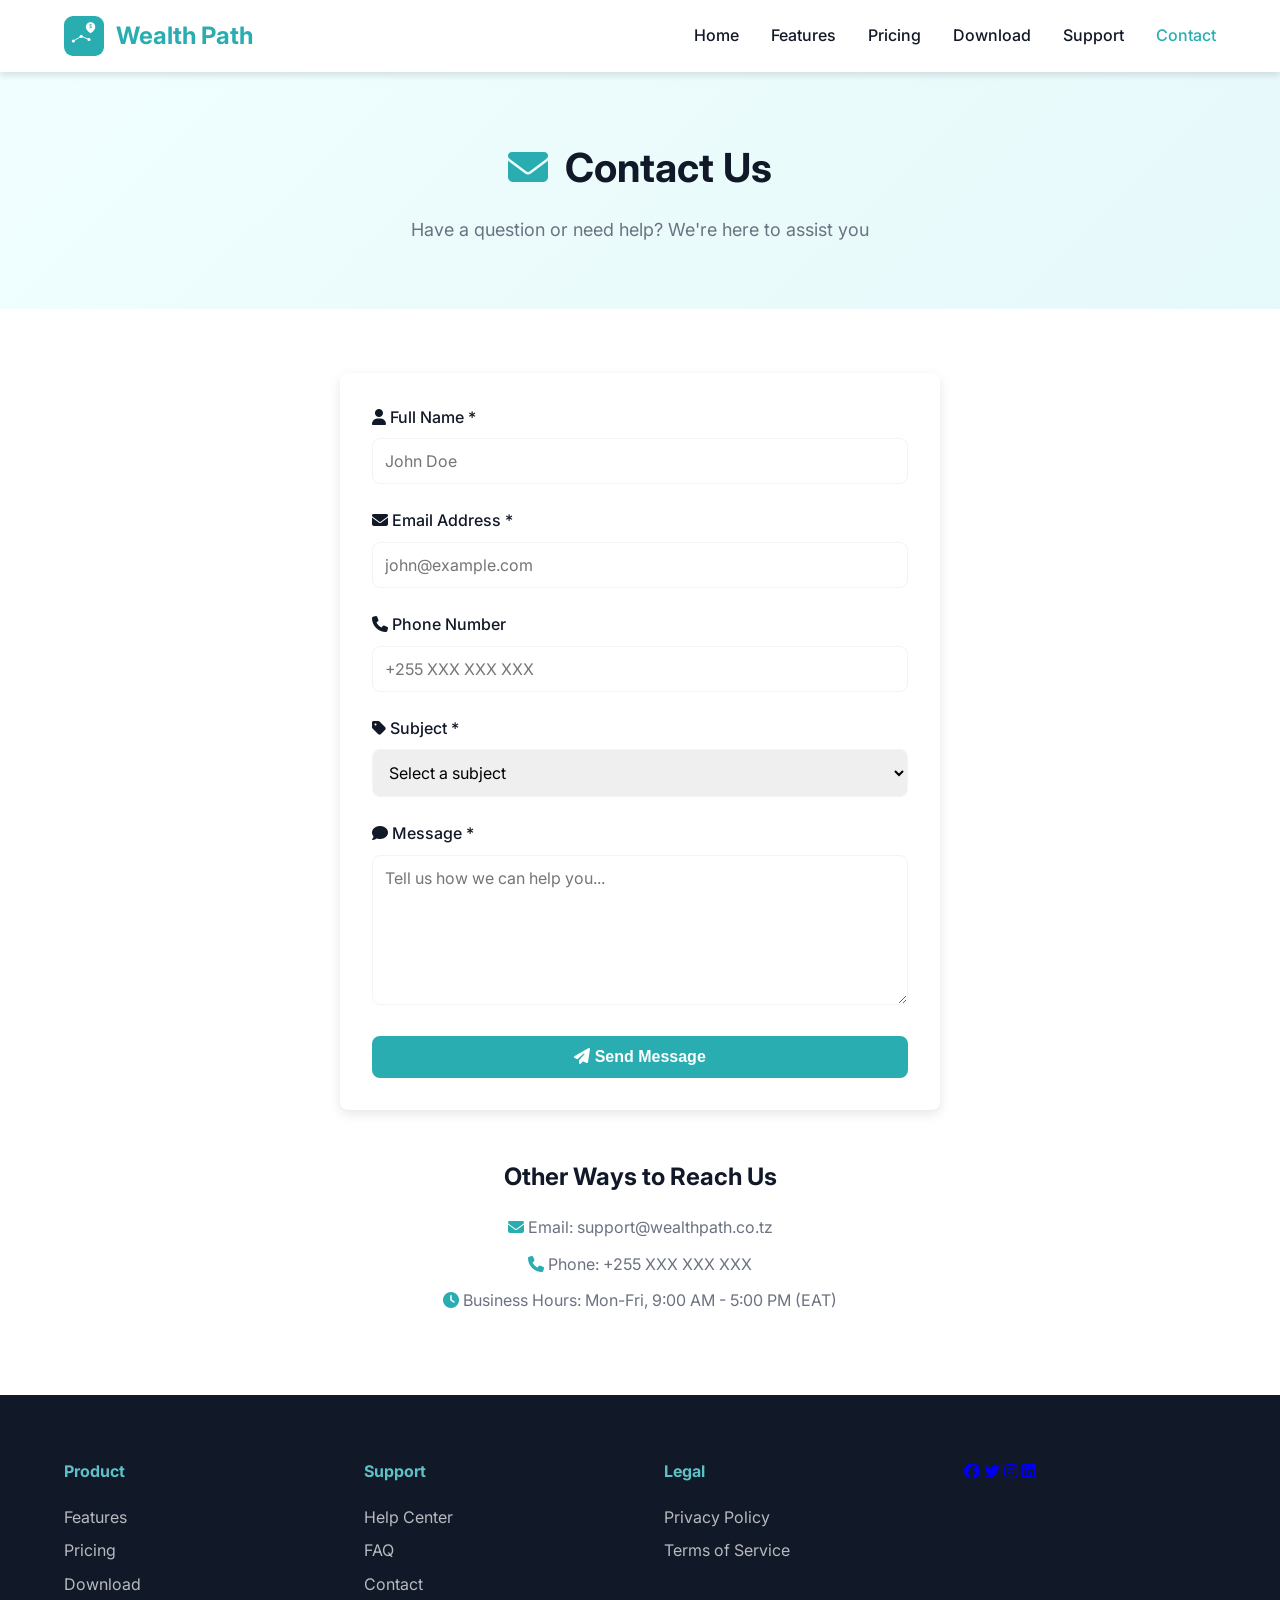
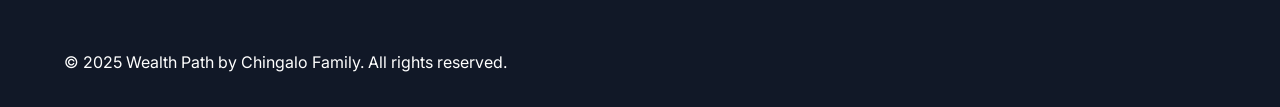
==== contact.html @ 2eeb9a91 "Add Support, Contact, Privacy, and Terms pages with current-page navigation highlighting Co-authored" ====
<!DOCTYPE html>
<html lang="en">
<head>
    <meta charset="UTF-8">
    <meta name="viewport" content="width=device-width, initial-scale=1.0">
    <title>Contact Us - Wealth Path</title>
    <meta name="description" content="Get in touch with the Wealth Path team. We're here to help with questions, support, and feedback.">
    
    <!-- Google Fonts -->
    <link href="https://fonts.googleapis.com/css2?family=Inter:wght@400;500;600;700&display=swap" rel="stylesheet">
    
    <!-- Font Awesome for icons -->
    <link rel="stylesheet" href="https://cdnjs.cloudflare.com/ajax/libs/font-awesome/6.4.0/css/all.min.css">
    
    <!-- Stylesheet -->
    <link rel="stylesheet" href="css/style.css">
</head>
<body>
    <!-- Navigation -->
    <nav class="navbar">
        <div class="container">
            <div class="logo">
                <img src="images/logo.svg" height="55" width="55" alt="Wealth Path" class="logo-img">
                <span>Wealth Path</span>
            </div>
            <ul class="nav-links">
                <li><a href="index.html">Home</a></li>
                <li><a href="index.html#features">Features</a></li>
                <li><a href="index.html#pricing">Pricing</a></li>
                <li><a href="index.html#download">Download</a></li>
                <li><a href="support.html">Support</a></li>
                <li><a href="contact.html" class="current-page">Contact</a></li>
            </ul>
        </div>
    </nav>

    <!-- Contact Hero -->
    <section class="page-hero">
        <div class="container">
            <h1><i class="fas fa-envelope"></i> Contact Us</h1>
            <p>Have a question or need help? We're here to assist you</p>
        </div>
    </section>

    <!-- Contact Form Section -->
    <section class="content-section">
        <div class="container">
            <form class="contact-form" action="#" method="POST">
                <div class="form-group">
                    <label for="name"><i class="fas fa-user"></i> Full Name *</label>
                    <input type="text" id="name" name="name" required placeholder="John Doe">
                </div>

                <div class="form-group">
                    <label for="email"><i class="fas fa-envelope"></i> Email Address *</label>
                    <input type="email" id="email" name="email" required placeholder="john@example.com">
                </div>

                <div class="form-group">
                    <label for="phone"><i class="fas fa-phone"></i> Phone Number</label>
                    <input type="tel" id="phone" name="phone" placeholder="+255 XXX XXX XXX">
                </div>

                <div class="form-group">
                    <label for="subject"><i class="fas fa-tag"></i> Subject *</label>
                    <select id="subject" name="subject" required>
                        <option value="">Select a subject</option>
                        <option value="general">General Inquiry</option>
                        <option value="support">Technical Support</option>
                        <option value="billing">Billing Question</option>
                        <option value="feature">Feature Request</option>
                        <option value="bug">Report a Bug</option>
                        <option value="other">Other</option>
                    </select>
                </div>

                <div class="form-group">
                    <label for="message"><i class="fas fa-comment"></i> Message *</label>
                    <textarea id="message" name="message" required placeholder="Tell us how we can help you..."></textarea>
                </div>

                <button type="submit" class="btn-submit">
                    <i class="fas fa-paper-plane"></i> Send Message
                </button>
            </form>

            <div style="text-align: center; margin-top: 3rem;">
                <h3 style="color: var(--gray-900); margin-bottom: 1rem;">Other Ways to Reach Us</h3>
                <p style="color: var(--gray-500); margin-bottom: 0.5rem;">
                    <i class="fas fa-envelope" style="color: var(--primary);"></i> Email: support@wealthpath.co.tz
                </p>
                <p style="color: var(--gray-500); margin-bottom: 0.5rem;">
                    <i class="fas fa-phone" style="color: var(--primary);"></i> Phone: +255 XXX XXX XXX
                </p>
                <p style="color: var(--gray-500);">
                    <i class="fas fa-clock" style="color: var(--primary);"></i> Business Hours: Mon-Fri, 9:00 AM - 5:00 PM (EAT)
                </p>
            </div>
        </div>
    </section>

    <!-- Footer -->
    <footer class="footer">
        <div class="container">
            <div class="footer-content">
                <div class="footer-col">
                    <h4>Product</h4>
                    <ul>
                        <li><a href="index.html#features">Features</a></li>
                        <li><a href="index.html#pricing">Pricing</a></li>
                        <li><a href="index.html#download">Download</a></li>
                    </ul>
                </div>
                <div class="footer-col">
                    <h4>Support</h4>
                    <ul>
                        <li><a href="support.html">Help Center</a></li>
                        <li><a href="support.html">FAQ</a></li>
                        <li><a href="contact.html">Contact</a></li>
                    </ul>
                </div>
                <div class="footer-col">
                    <h4>Legal</h4>
                    <ul>
                        <li><a href="privacy.html">Privacy Policy</a></li>
                        <li><a href="terms.html">Terms of Service</a></li>
                    </ul>
                </div>
                <div class="footer-social">
                    <a href="#"><i class="fab fa-facebook"></i></a>
                    <a href="#"><i class="fab fa-twitter"></i></a>
                    <a href="#"><i class="fab fa-instagram"></i></a>
                    <a href="#"><i class="fab fa-linkedin"></i></a>
                </div>
            </div>
            <p class="footer-copyright">© 2025 Wealth Path by Chingalo Family. All rights reserved.</p>
        </div>
    </footer>

    <!-- JavaScript -->
    <script src="js/main.js"></script>
</body>
</html>
---- css/style.css ----
/* ============================================
   WEALTH PATH WEBSITE STYLES
   Matching app theme: Teal (#2AADB1)
   ============================================ */

/* CSS Variables - Matching app colors */
:root {
    /* Primary Colors */
    --primary: #2AADB1;
    --primary-light: #5DC1C5;
    --primary-dark: #1F8A8E;
    
    /* Neutral Colors */
    --white: #FFFFFF;
    --black: #000000;
    --gray-50: #F9FAFB;
    --gray-100: #F3F4F6;
    --gray-500: #6B7280;
    --gray-900: #111827;
    
    /* Spacing */
    --space-4: 1rem;
    --space-8: 2rem;
    --space-12: 3rem;
    
    /* Border Radius */
    --radius: 0.5rem;
    --radius-lg: 1rem;
    
    /* Shadows */
    --shadow: 0 4px 6px rgba(0, 0, 0, 0.1);
    --shadow-lg: 0 10px 25px rgba(0, 0, 0, 0.15);
}

/* Reset & Base Styles */
* {
    margin: 0;
    padding: 0;
    box-sizing: border-box;
}

body {
    font-family: 'Inter', -apple-system, system-ui, sans-serif;
    line-height: 1.6;
    color: var(--gray-900);
    background: var(--white);
}

.container {
    max-width: 1200px;
    margin: 0 auto;
    padding: 0 1.5rem;
}

/* Navigation */
.navbar {
    position: sticky;
    top: 0;
    background: white;
    box-shadow: var(--shadow);
    z-index: 1000;
    padding: 1rem 0;
}

.navbar .container {
    display: flex;
    justify-content: space-between;
    align-items: center;
}

.logo {
    display: flex;
    align-items: center;
    gap: 0.75rem;
    font-size: 1.5rem;
    font-weight: 700;
    color: var(--primary);
}

.logo-img {
    height: 2.5rem;
    width: auto;
}

.nav-links {
    display: flex;
    list-style: none;
    gap: 2rem;
    align-items: center;
}

.nav-links a {
    text-decoration: none;
    color: var(--gray-900);
    font-weight: 500;
    transition: all 0.3s;
}

.nav-links a:hover,
.nav-links a.current-page {
    color: var(--primary);
}

.nav-links a.active {
    background: var(--primary);
    color: white;
    padding: 0.5rem 1.5rem;
    border-radius: var(--radius);
}

/* Hero Section */
.hero {
    background: linear-gradient(135deg, #F0FEFF 0%, #E6F9FA 100%);
    padding: 6rem 0;
    text-align: center;
}

.hero h1 {
    font-size: 3rem;
    font-weight: 800;
    line-height: 1.2;
    margin-bottom: 1.5rem;
}

.highlight {
    background: linear-gradient(135deg, var(--primary), var(--primary-dark));
    -webkit-background-clip: text;
    -webkit-text-fill-color: transparent;
    background-clip: text;
}

.hero-subtitle {
    font-size: 1.25rem;
    color: var(--gray-500);
    max-width: 700px;
    margin: 0 auto 2rem;
}

.hero-buttons {
    display: flex;
    gap: 1rem;
    justify-content: center;
    margin-bottom: 3rem;
}

.btn-primary {
    background: var(--primary);
    color: white;
    padding: 1rem 2rem;
    border-radius: var(--radius);
    text-decoration: none;
    font-weight: 600;
    display: inline-flex;
    align-items: center;
    gap: 0.5rem;
    transition: transform 0.3s, background 0.3s;
}

.btn-primary:hover {
    background: var(--primary-dark);
    transform: translateY(-2px);
}

.btn-secondary {
    background: white;
    color: var(--primary);
    padding: 1rem 2rem;
    border-radius: var(--radius);
    text-decoration: none;
    font-weight: 600;
    display: inline-flex;
    align-items: center;
    gap: 0.5rem;
    border: 2px solid var(--primary);
    transition: all 0.3s;
}

.btn-secondary:hover {
    background: var(--primary);
    color: white;
}

.stats {
    display: flex;
    justify-content: center;
    gap: 3rem;
    flex-wrap: wrap;
}

.stat-item {
    text-align: center;
}

.stat-item strong {
    display: block;
    font-size: 2rem;
    color: var(--primary);
    font-weight: 700;
}

.stat-item span {
    color: var(--gray-500);
    font-size: 0.875rem;
}

/* Features Section */
.features {
    padding: 6rem 0;
    background: white;
}

.section-title {
    font-size: 2.5rem;
    font-weight: 700;
    text-align: center;
    margin-bottom: 1rem;
}

.section-subtitle {
    text-align: center;
    color: var(--gray-500);
    font-size: 1.125rem;
    margin-bottom: 4rem;
}

.features-grid {
    display: grid;
    grid-template-columns: repeat(auto-fit, minmax(300px, 1fr));
    gap: 2rem;
}

.feature-card {
    padding: 2rem;
    background: var(--gray-50);
    border-radius: var(--radius-lg);
    transition: transform 0.3s, box-shadow 0.3s;
}

.feature-card:hover {
    transform: translateY(-5px);
    box-shadow: var(--shadow-lg);
}

.feature-icon {
    width: 60px;
    height: 60px;
    border-radius: var(--radius);
    display: flex;
    align-items: center;
    justify-content: center;
    font-size: 1.5rem;
    color: white;
    margin-bottom: 1.5rem;
}

.feature-card h3 {
    font-size: 1.5rem;
    margin-bottom: 0.75rem;
}

.feature-card p {
    color: var(--gray-500);
    line-height: 1.7;
}

/* Pricing Section */
.pricing {
    padding: 6rem 0;
    background: var(--gray-50);
}

.pricing-grid {
    display: grid;
    grid-template-columns: repeat(auto-fit, minmax(300px, 1fr));
    gap: 2rem;
    max-width: 1000px;
    margin: 0 auto;
}

.pricing-card {
    background: white;
    padding: 2.5rem;
    border-radius: var(--radius-lg);
    border: 2px solid var(--gray-100);
    position: relative;
    transition: transform 0.3s, box-shadow 0.3s;
}

.pricing-card:hover {
    transform: translateY(-5px);
    box-shadow: var(--shadow-lg);
}

.pricing-card.featured {
    border-color: var(--primary);
    box-shadow: 0 0 0 3px rgba(42, 173, 177, 0.1);
}

.badge {
    position: absolute;
    top: -12px;
    left: 50%;
    transform: translateX(-50%);
    background: var(--primary);
    color: white;
    padding: 0.25rem 1rem;
    border-radius: 999px;
    font-size: 0.875rem;
    font-weight: 600;
}

.pricing-card h3 {
    font-size: 1.5rem;
    margin-bottom: 1rem;
}

.price {
    font-size: 3rem;
    font-weight: 700;
    color: var(--primary);
    margin-bottom: 1.5rem;
}

.price span {
    font-size: 1rem;
    color: var(--gray-500);
    font-weight: 400;
}

.features-list {
    list-style: none;
    margin-bottom: 2rem;
}

.features-list li {
    padding: 0.5rem 0;
    display: flex;
    align-items: center;
    gap: 0.75rem;
}

.features-list i {
    color: var(--primary);
}

.btn-outline {
    display: block;
    text-align: center;
    padding: 1rem 2rem;
    border: 2px solid var(--primary);
    color: var(--primary);
    border-radius: var(--radius);
    text-decoration: none;
    font-weight: 600;
    transition: all 0.3s;
}

.btn-outline:hover {
    background: var(--primary);
    color: white;
}

/* Download Section */
.download {
    padding: 6rem 0;
    background: white;
}

.download-buttons {
    display: flex;
    justify-content: center;
    gap: 1.5rem;
    flex-wrap: wrap;
    margin-bottom: 2rem;
}

.download-btn {
    display: flex;
    align-items: center;
    gap: 1rem;
    padding: 1rem 2rem;
    background: var(--gray-900);
    color: white;
    border-radius: var(--radius);
    text-decoration: none;
    transition: transform 0.3s;
}

.download-btn:hover {
    transform: translateY(-3px);
}

.download-btn i {
    font-size: 2rem;
}

.download-btn div {
    text-align: left;
}

.download-btn small {
    display: block;
    font-size: 0.75rem;
    opacity: 0.8;
}

.download-btn strong {
    display: block;
    font-size: 1.125rem;
}

.download-note {
    text-align: center;
    color: var(--gray-500);
}

.download-btn.coming-soon {
    background: var(--gray-500);
    opacity: 0.6;
    cursor: not-allowed;
}

.download-btn.coming-soon:hover {
    transform: none;
}

/* Footer */
.footer {
    background: var(--gray-900);
    color: white;
    padding: 4rem 0 2rem;
}

.footer-content {
    display: grid;
    grid-template-columns: repeat(auto-fit, minmax(200px, 1fr));
    gap: 3rem;
    margin-bottom: 3rem;
}

.footer-col h4 {
    margin-bottom: 1rem;
    color: var(--primary-light);
}

.footer-col ul {
    list-style: none;
}

.footer-col a {
    color: rgba(255, 255, 255, 0.7);
    text-decoration: none;
    display: block;
    padding: 0.25rem 0;
    transition: color 0.3s;
}

.footer-col a:hover {
    color: white;
}

.social-links {
    display: flex;
    gap: 1rem;
}

.social-links a {
    width: 40px;
    height: 40px;
    background: rgba(255, 255, 255, 0.1);
    display: flex;
    align-items: center;
    justify-content: center;
    border-radius: 50%;
    transition: background 0.3s;
}

.social-links a:hover {
    background: var(--primary);
}

.footer-bottom {
    border-top: 1px solid rgba(255, 255, 255, 0.1);
    padding-top: 2rem;
    text-align: center;
    color: rgba(255, 255, 255, 0.5);
}

/* Responsive Design */
@media (max-width: 768px) {
    .nav-links {
        display: none;
    }
    
    .hero h1 {
        font-size: 2rem;
    }
    
    .hero-buttons {
        flex-direction: column;
        align-items: center;
    }
    
    .stats {
        gap: 2rem;
    }
    
    .features-grid,
    .pricing-grid {
        grid-template-columns: 1fr;
    }
    
    .download-buttons {
        flex-direction: column;
        align-items: center;
    }
}

/* Additional Pages Styles */
.page-hero {
    background: linear-gradient(135deg, #F0FEFF 0%, #E6F9FA 100%);
    padding: 4rem 0;
    text-align: center;
}

.page-hero h1 {
    font-size: 2.5rem;
    color: var(--gray-900);
    margin-bottom: 1rem;
}

.page-hero h1 i {
    color: var(--primary);
    margin-right: 0.5rem;
}

.page-hero p {
    font-size: 1.125rem;
    color: var(--gray-500);
    max-width: 600px;
    margin: 0 auto;
}

.content-section {
    padding: 4rem 0;
}

.content-section h2 {
    font-size: 2rem;
    color: var(--gray-900);
    margin-bottom: 2rem;
}

.content-section h3 {
    font-size: 1.5rem;
    color: var(--gray-900);
    margin: 2rem 0 1rem;
}

.content-section p {
    color: var(--gray-500);
    line-height: 1.8;
    margin-bottom: 1rem;
}

.content-section ul {
    color: var(--gray-500);
    line-height: 1.8;
    margin: 1rem 0 1rem 2rem;
}

.faq-item {
    background: white;
    border-radius: var(--radius);
    padding: 1.5rem;
    margin-bottom: 1rem;
    box-shadow: 0 2px 8px rgba(0, 0, 0, 0.05);
}

.faq-item h3 {
    color: var(--primary);
    font-size: 1.125rem;
    margin: 0 0 0.75rem 0;
}

.faq-item p {
    margin: 0;
}

.contact-form {
    max-width: 600px;
    margin: 0 auto;
    background: white;
    padding: 2rem;
    border-radius: var(--radius);
    box-shadow: 0 4px 12px rgba(0, 0, 0, 0.1);
}

.form-group {
    margin-bottom: 1.5rem;
}

.form-group label {
    display: block;
    margin-bottom: 0.5rem;
    color: var(--gray-900);
    font-weight: 500;
}

.form-group input,
.form-group textarea,
.form-group select {
    width: 100%;
    padding: 0.75rem;
    border: 1px solid var(--gray-100);
    border-radius: var(--radius);
    font-family: inherit;
    font-size: 1rem;
    transition: border-color 0.3s;
}

.form-group input:focus,
.form-group textarea:focus,
.form-group select:focus {
    outline: none;
    border-color: var(--primary);
}

.form-group textarea {
    resize: vertical;
    min-height: 150px;
}

.btn-submit {
    background: var(--primary);
    color: white;
    border: none;
    padding: 0.75rem 2rem;
    border-radius: var(--radius);
    font-size: 1rem;
    font-weight: 600;
    cursor: pointer;
    transition: background 0.3s;
    width: 100%;
}

.btn-submit:hover {
    background: var(--primary-dark);
}
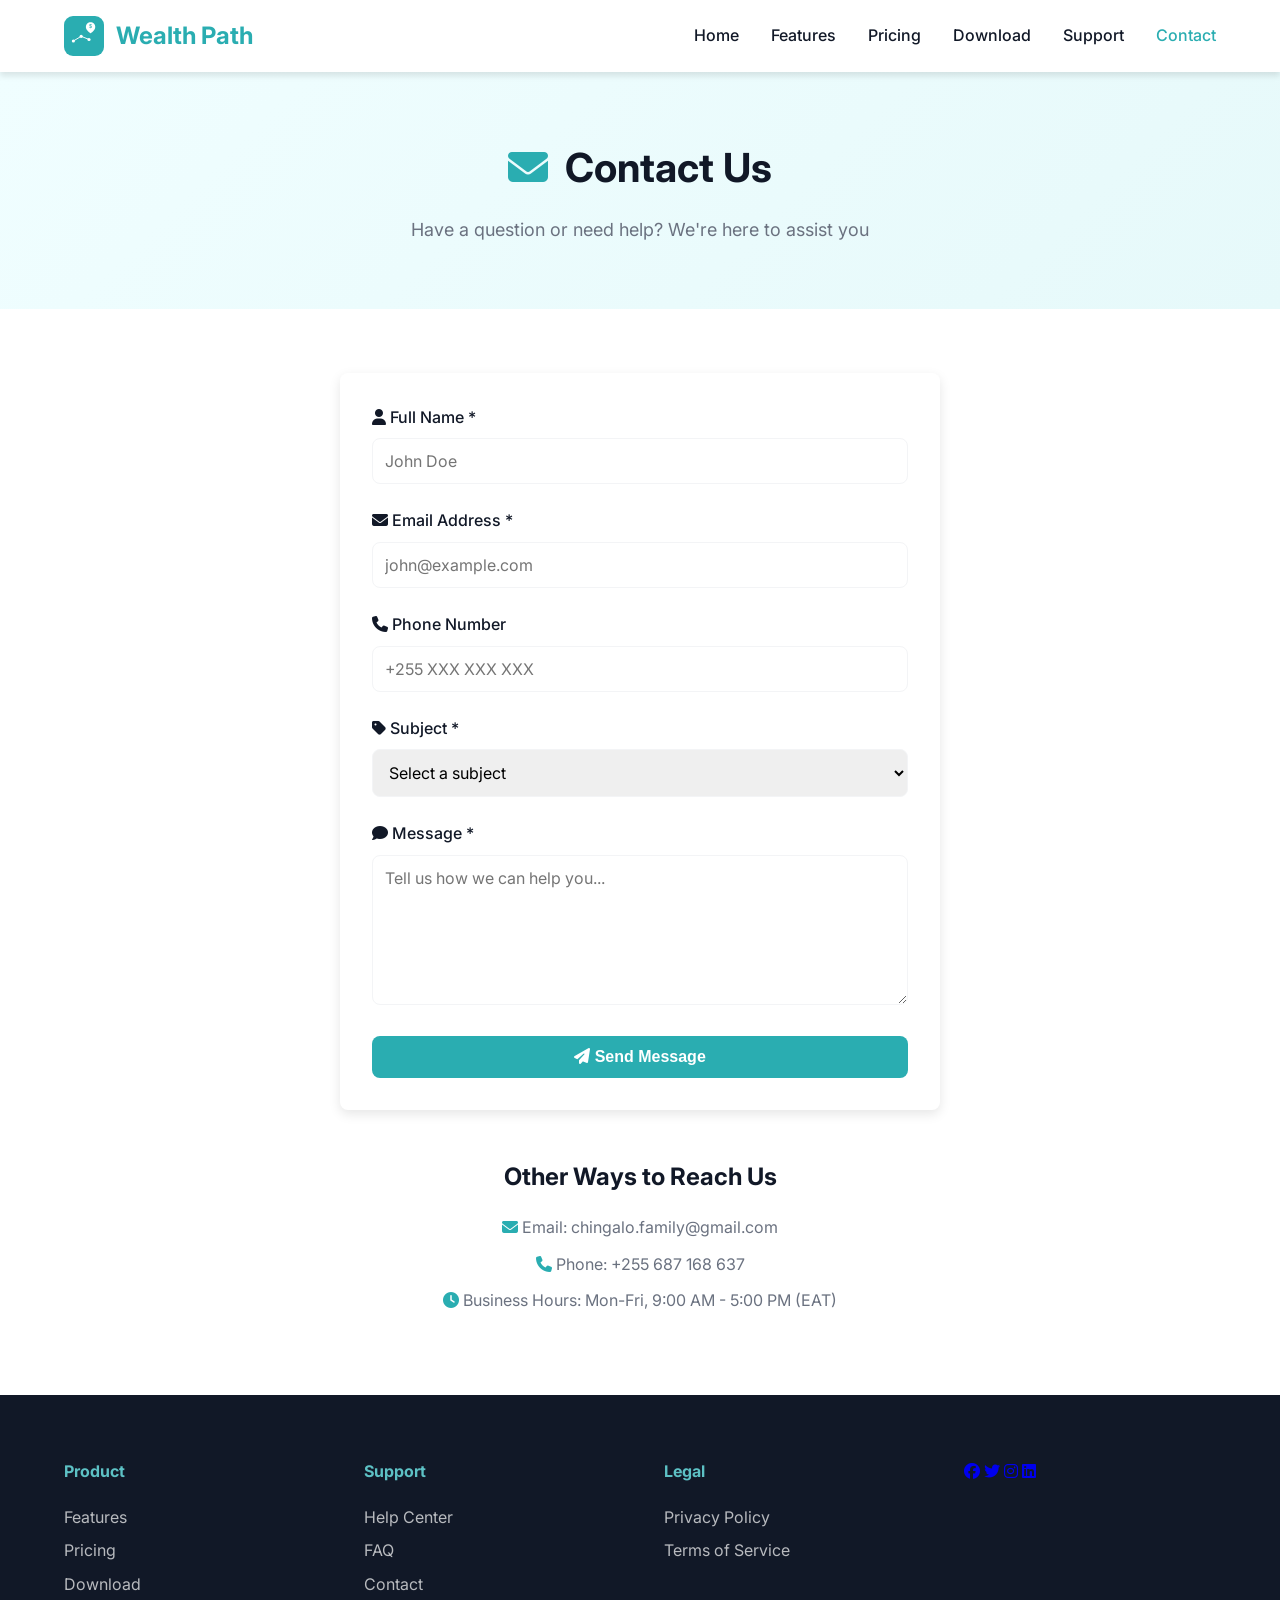
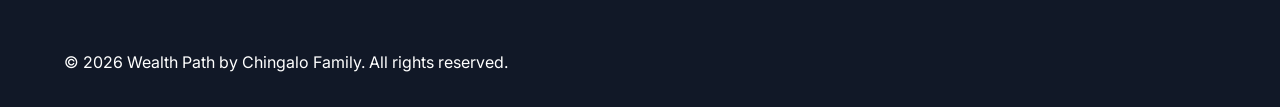
==== commit c21a3248: "Update contact info, add mobile responsive menu, and enable contact form email submissions Co-author" ====
--- a/contact.html
+++ b/contact.html
@@ -23,6 +23,9 @@
                 <img src="images/logo.svg" height="55" width="55" alt="Wealth Path" class="logo-img">
                 <span>Wealth Path</span>
             </div>
+            <button class="mobile-menu-toggle" onclick="toggleMobileMenu()">
+                <i class="fas fa-bars"></i>
+            </button>
             <ul class="nav-links">
                 <li><a href="index.html">Home</a></li>
                 <li><a href="index.html#features">Features</a></li>
@@ -45,7 +48,12 @@
     <!-- Contact Form Section -->
     <section class="content-section">
         <div class="container">
-            <form class="contact-form" action="#" method="POST">
+            <form class="contact-form" action="https://formsubmit.co/chingalo.family@gmail.com" method="POST">
+                <!-- FormSubmit Configuration -->
+                <input type="hidden" name="_subject" value="New Contact Form Submission - Wealth Path">
+                <input type="hidden" name="_captcha" value="false">
+                <input type="hidden" name="_template" value="table">
+                
                 <div class="form-group">
                     <label for="name"><i class="fas fa-user"></i> Full Name *</label>
                     <input type="text" id="name" name="name" required placeholder="John Doe">
@@ -87,10 +95,10 @@
             <div style="text-align: center; margin-top: 3rem;">
                 <h3 style="color: var(--gray-900); margin-bottom: 1rem;">Other Ways to Reach Us</h3>
                 <p style="color: var(--gray-500); margin-bottom: 0.5rem;">
-                    <i class="fas fa-envelope" style="color: var(--primary);"></i> Email: support@wealthpath.co.tz
+                    <i class="fas fa-envelope" style="color: var(--primary);"></i> Email: chingalo.family@gmail.com
                 </p>
                 <p style="color: var(--gray-500); margin-bottom: 0.5rem;">
-                    <i class="fas fa-phone" style="color: var(--primary);"></i> Phone: +255 XXX XXX XXX
+                    <i class="fas fa-phone" style="color: var(--primary);"></i> Phone: +255 687 168 637
                 </p>
                 <p style="color: var(--gray-500);">
                     <i class="fas fa-clock" style="color: var(--primary);"></i> Business Hours: Mon-Fri, 9:00 AM - 5:00 PM (EAT)
--- a/css/style.css
+++ b/css/style.css
@@ -488,8 +488,40 @@
 
 /* Responsive Design */
 @media (max-width: 768px) {
+    .navbar .container {
+        position: relative;
+    }
+    
     .nav-links {
         display: none;
+        position: absolute;
+        top: 100%;
+        left: 0;
+        right: 0;
+        background: white;
+        flex-direction: column;
+        padding: 1rem 0;
+        box-shadow: 0 4px 12px rgba(0, 0, 0, 0.1);
+        z-index: 1000;
+    }
+    
+    .nav-links.mobile-active {
+        display: flex;
+    }
+    
+    .nav-links li {
+        margin: 0;
+        padding: 0.75rem 1.5rem;
+    }
+    
+    .mobile-menu-toggle {
+        display: block;
+        background: none;
+        border: none;
+        font-size: 1.5rem;
+        color: var(--gray-900);
+        cursor: pointer;
+        padding: 0.5rem;
     }
     
     .hero h1 {
@@ -513,6 +545,26 @@
     .download-buttons {
         flex-direction: column;
         align-items: center;
+    }
+    
+    .page-hero h1 {
+        font-size: 2rem;
+    }
+    
+    .footer-content {
+        grid-template-columns: 1fr;
+        gap: 2rem;
+    }
+}
+
+/* Mobile Menu Toggle Button */
+.mobile-menu-toggle {
+    display: none;
+}
+
+@media (min-width: 769px) {
+    .mobile-menu-toggle {
+        display: none !important;
     }
 }
 
